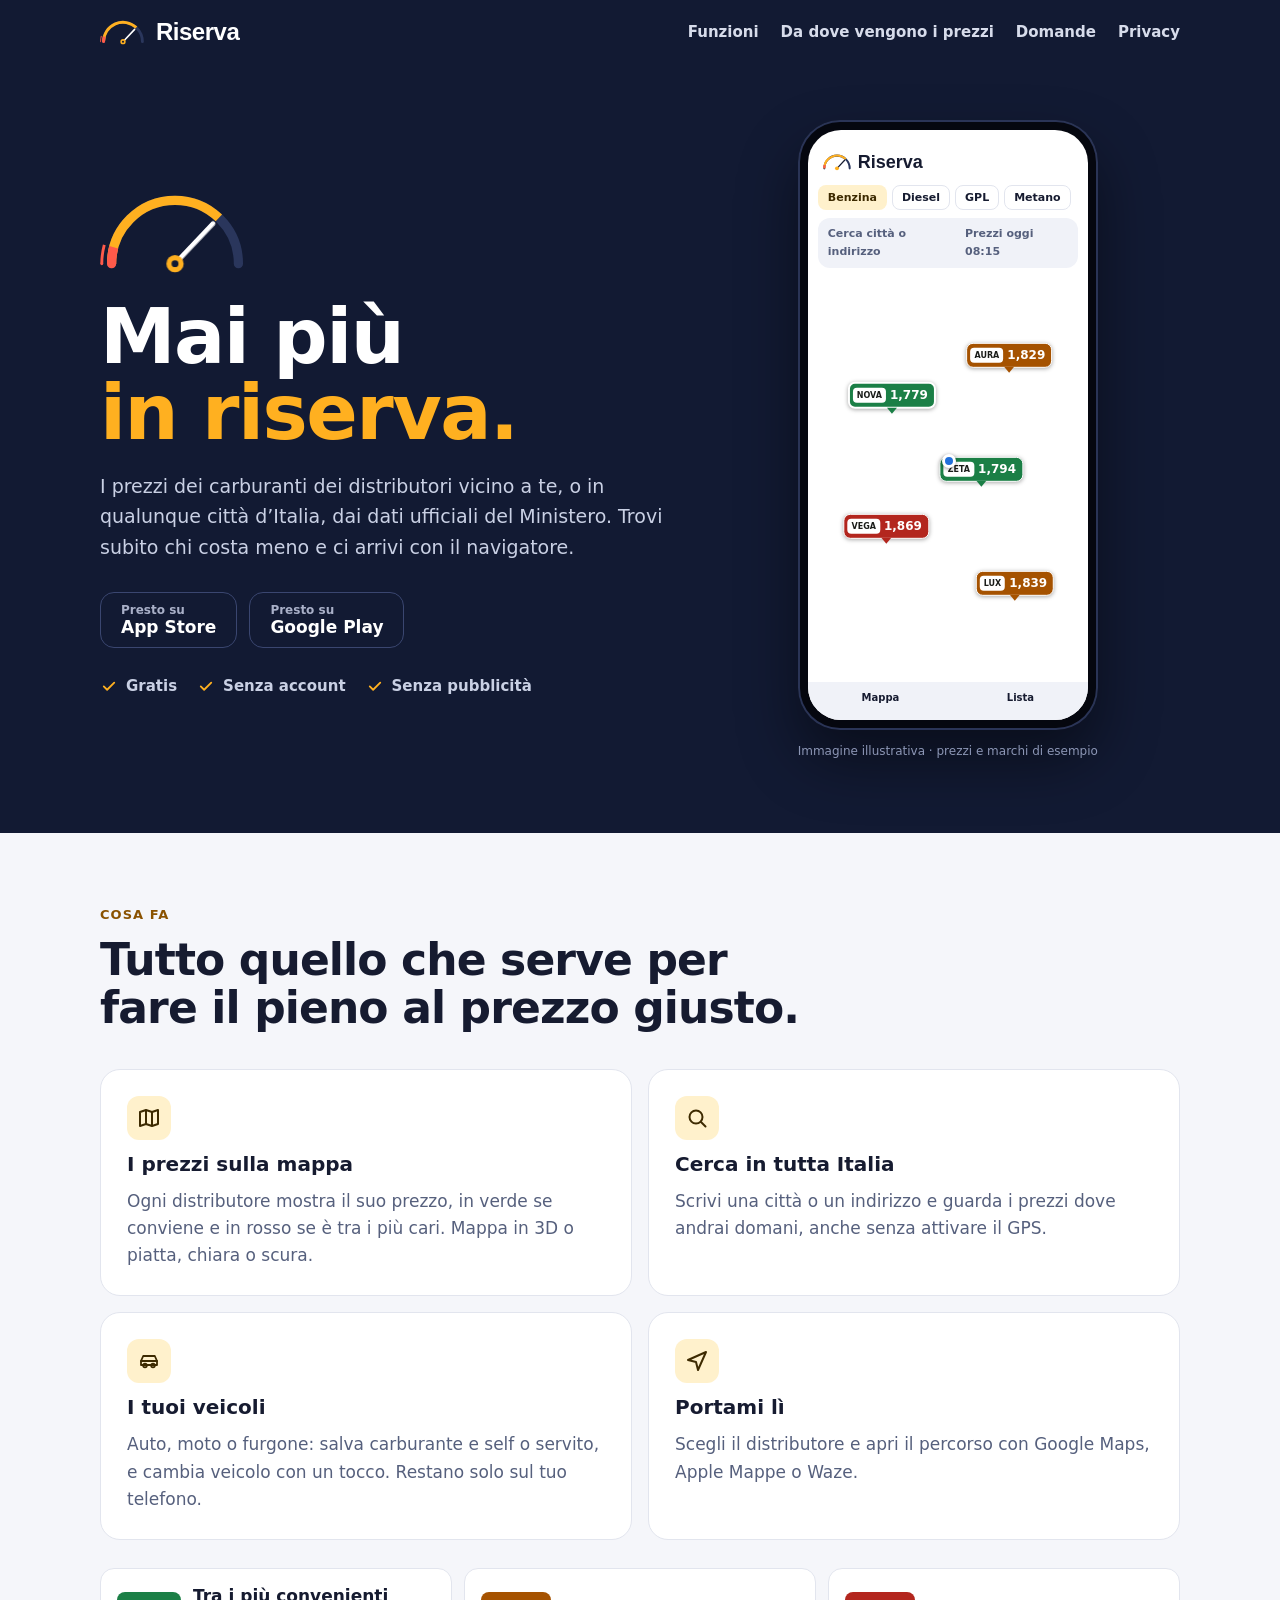
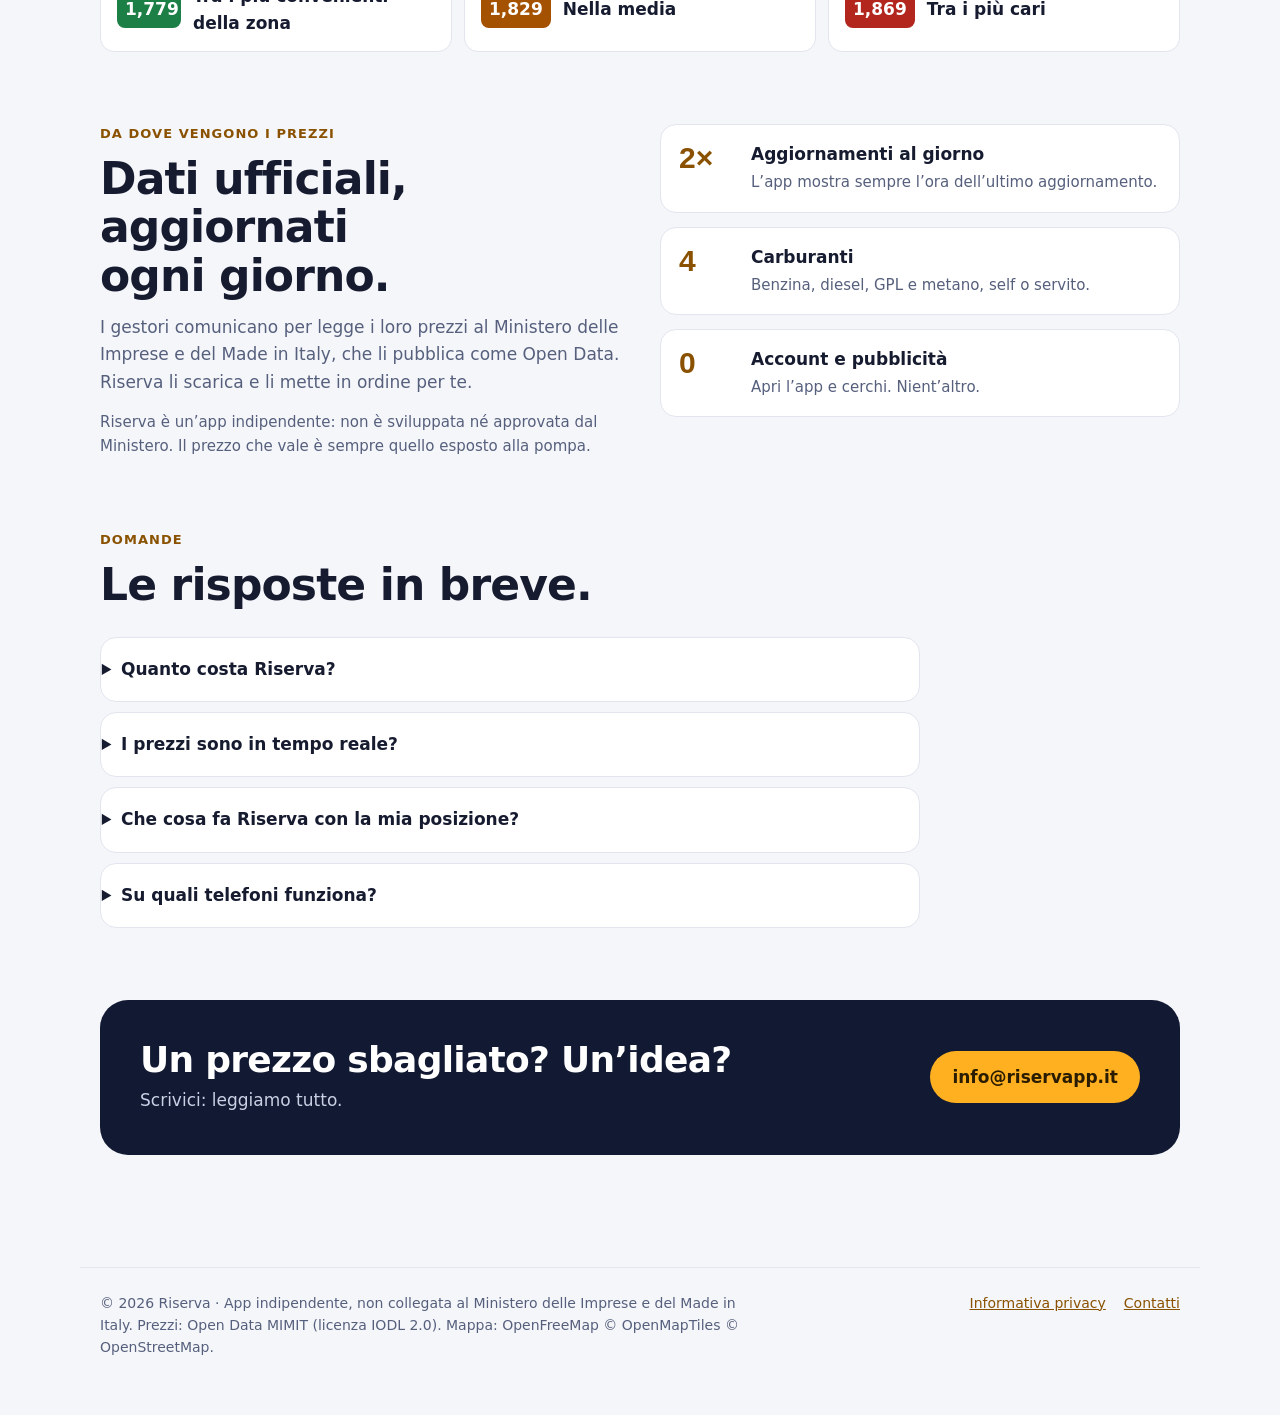
==== index.html @ e1baff22 "Add files via upload" ====
<!doctype html>
<html lang="it">
<head>
<meta charset="utf-8">
<meta name="viewport" content="width=device-width, initial-scale=1, viewport-fit=cover">
<title>Riserva · I prezzi dei carburanti vicino a te</title>
<meta name="description" content="Riserva: i prezzi di benzina, diesel, GPL e metano dei distributori vicino a te o in qualunque città d'Italia, dai dati ufficiali del Ministero. Gratis, senza account e senza pubblicità.">
<meta name="theme-color" content="#121A33">
<link rel="icon" type="image/png" href="img/favicon.png">
<link rel="apple-touch-icon" href="img/icona-180.png">
<meta property="og:title" content="Riserva · Mai più in riserva.">
<meta property="og:description" content="I prezzi dei carburanti vicino a te, dai dati ufficiali del Ministero. Gratis, senza account.">
<meta property="og:image" content="img/icona-180.png">
</head>
<body>
<style>
  @font-face { font-family: "Figtree"; src: url("font/Figtree-400.woff2") format("woff2"); font-weight: 400; font-display: swap; }
  @font-face { font-family: "Figtree"; src: url("font/Figtree-600.woff2") format("woff2"); font-weight: 600; font-display: swap; }
  @font-face { font-family: "Figtree"; src: url("font/Figtree-700.woff2") format("woff2"); font-weight: 700; font-display: swap; }
  @font-face { font-family: "Figtree"; src: url("font/Figtree-800.woff2") format("woff2"); font-weight: 800; font-display: swap; }
  @font-face { font-family: "Bricolage Grotesque"; src: url("font/BricolageGrotesque-800.woff2") format("woff2"); font-weight: 800; font-display: swap; }

  :root {
    --bg: #F5F6FA;
    --surface: #FFFFFF;
    --text: #161B30;
    --muted: #56607D;
    --line: #E2E5EE;
    --accent-text: #8A5200;
    --chip: #FFF1CC;
    --chip-text: #3D2A00;
    --navy: #121A33;
    --navy-2: #1D2B53;
    --ambra: #FFB020;
    --ambra-chiara: #FFC24D;
    --rosso: #FF5A4A;
    --verde: #1B7F46;
    --arancio: #A55200;
    --rosso-prezzo: #B3261E;
    --mappa: url("img/mappa-chiara.jpg");
    --phone-surface: #FFFFFF;
    --phone-text: #161B30;
    --phone-strip: #F0F2F8;
    color-scheme: light;
  }
  @media (prefers-color-scheme: dark) {
    :root:not([data-theme="light"]) {
      --bg: #0D1222;
      --surface: #151B30;
      --text: #EEF1F8;
      --muted: #A9B0C8;
      --line: #263050;
      --accent-text: #FFC24D;
      --chip: #3A2F14;
      --chip-text: #FFE7B0;
      --mappa: url("img/mappa-scura.jpg");
      --phone-surface: #151B30;
      --phone-text: #EEF1F8;
      --phone-strip: #18203A;
      color-scheme: dark;
    }
  }
  :root[data-theme="dark"] {
    --bg: #0D1222;
    --surface: #151B30;
    --text: #EEF1F8;
    --muted: #A9B0C8;
    --line: #263050;
    --accent-text: #FFC24D;
    --chip: #3A2F14;
    --chip-text: #FFE7B0;
    --mappa: url("img/mappa-scura.jpg");
    --phone-surface: #151B30;
    --phone-text: #EEF1F8;
    --phone-strip: #18203A;
    color-scheme: dark;
  }

  * { box-sizing: border-box; }
  body {
    margin: 0;
    background: var(--bg);
    color: var(--text);
    font: 17px/1.6 "Figtree", system-ui, -apple-system, "Segoe UI", Roboto, sans-serif;
  }
  a { color: var(--accent-text); }
  a:focus-visible, button:focus-visible, summary:focus-visible { outline: 3px solid var(--ambra); outline-offset: 3px; border-radius: 6px; }
  .contenitore { max-width: 1120px; margin: 0 auto; padding-inline: 20px; }
  h1, h2, h3 { text-wrap: balance; margin: 0; }
  .titolo { font-family: "Bricolage Grotesque", "Figtree", system-ui, sans-serif; font-weight: 800; letter-spacing: -0.02em; }

  /* ---------- Intestazione ---------- */
  .testata { position: sticky; top: env(safe-area-inset-top, 0px); z-index: 10; background: var(--navy); color: #fff; }
  .testata .contenitore { display: flex; align-items: center; gap: 16px; min-height: 64px; }
  .marchio { display: flex; align-items: center; gap: 10px; color: #fff; text-decoration: none; }
  .marchio span { font-family: "Bricolage Grotesque", "Figtree", sans-serif; font-weight: 800; font-size: 24px; letter-spacing: -0.5px; }
  .menu { margin-left: auto; display: flex; gap: 22px; flex-wrap: wrap; }
  .menu a { color: #D7DCEB; text-decoration: none; font-weight: 600; font-size: 15px; }
  .menu a:hover { color: var(--ambra-chiara); }

  /* ---------- Apertura ---------- */
  .apertura { background: var(--navy); color: #fff; padding-block: 56px 72px; overflow: hidden; }
  .apertura .contenitore { display: grid; grid-template-columns: minmax(0, 1.1fr) minmax(0, 0.9fr); gap: 48px; align-items: center; }
  .apertura h1 { font-size: clamp(44px, 7vw, 76px); line-height: 1; }
  .apertura h1 em { font-style: normal; color: var(--ambra); }
  .apertura .sotto { margin: 20px 0 0; font-size: 19px; color: #C9D0E4; max-width: 34em; }
  .store { display: flex; flex-wrap: wrap; gap: 12px; margin-top: 30px; }
  .store a, .store span {
    display: inline-flex; flex-direction: column; justify-content: center; min-height: 56px; padding: 8px 20px;
    border-radius: 14px; border: 1.5px solid #3A4670; color: #fff; text-decoration: none; line-height: 1.2;
  }
  .store small { font-size: 12px; color: #A9B0C8; font-weight: 600; }
  .store b { font-size: 17px; }
  .garanzie { display: flex; flex-wrap: wrap; gap: 8px 20px; margin: 26px 0 0; padding: 0; list-style: none; color: #C9D0E4; font-size: 15px; font-weight: 600; }
  .garanzie li { display: flex; align-items: center; gap: 8px; }
  .garanzie svg { color: var(--ambra); flex-shrink: 0; }

  /* ---------- Telefono illustrativo ---------- */
  .telefono-box { display: flex; flex-direction: column; align-items: center; gap: 12px; }
  .telefono {
    width: 300px; max-width: 100%; aspect-ratio: 300 / 610; border-radius: 42px; padding: 10px;
    background: #05070F; box-shadow: 0 30px 60px rgba(0,0,0,0.45), inset 0 0 0 2px #2A3456;
  }
  .schermo { position: relative; width: 100%; height: 100%; border-radius: 33px; overflow: hidden; background: var(--phone-surface); color: var(--phone-text); display: flex; flex-direction: column; }
  .t-barra { display: flex; align-items: center; gap: 6px; padding: 18px 14px 8px; font-family: "Bricolage Grotesque", sans-serif; font-weight: 800; font-size: 18px; }
  .t-striscia { display: flex; justify-content: space-between; gap: 8px; margin: 0 10px 8px; padding: 7px 10px; border-radius: 12px; background: var(--phone-strip); font-size: 11px; font-weight: 600; color: var(--muted); }
  .t-chips { display: flex; gap: 5px; padding: 0 10px 8px; }
  .t-chips span { padding: 3px 9px; border-radius: 8px; border: 1px solid var(--line); font-size: 11px; font-weight: 600; }
  .t-chips span.on { background: var(--chip); color: var(--chip-text); border-color: transparent; }
  .t-mappa { position: relative; flex-grow: 1; background: var(--mappa) center / cover no-repeat; }
  .pin { position: absolute; display: flex; flex-direction: column; align-items: center; transform: translate(-50%, -100%); }
  .pin b { display: flex; align-items: center; gap: 4px; padding: 2px 6px 2px 3px; border-radius: 7px; border: 1.5px solid #fff; color: #fff; font-size: 12px; font-weight: 800; box-shadow: 0 1px 4px rgba(0,0,0,0.35); font-variant-numeric: tabular-nums; }
  .pin i { font-style: normal; background: #fff; color: #1A1C19; border-radius: 4px; padding: 0 4px; font-size: 8px; font-weight: 800; line-height: 15px; }
  .pin::after { content: ""; width: 0; height: 0; border-left: 5px solid transparent; border-right: 5px solid transparent; border-top: 6px solid var(--c); margin-top: -1px; }
  .pin.migliore b { border-width: 2.5px; }
  .t-nav { display: flex; justify-content: space-around; padding: 8px 0 14px; background: var(--phone-strip); font-size: 10px; font-weight: 700; }
  .didascalia { font-size: 12px; color: #8C96B5; }

  /* ---------- Sezioni ---------- */
  section.blocco { padding-block: 72px; }
  .etichetta { font-size: 13px; font-weight: 700; letter-spacing: 0.08em; text-transform: uppercase; color: var(--accent-text); margin: 0 0 10px; }
  .blocco h2 { font-size: clamp(30px, 4.2vw, 44px); line-height: 1.1; max-width: 18em; }
  .intro { color: var(--muted); max-width: 40em; margin: 14px 0 0; }

  .funzioni { display: grid; grid-template-columns: repeat(2, minmax(0, 1fr)); gap: 16px; margin-top: 36px; }
  .funzione { background: var(--surface); border: 1px solid var(--line); border-radius: 20px; padding: 26px; display: flex; flex-direction: column; gap: 8px; }
  .funzione .ico { width: 44px; height: 44px; border-radius: 12px; display: grid; place-items: center; background: var(--chip); color: var(--chip-text); }
  .funzione h3 { font-size: 20px; }
  .funzione p { margin: 0; color: var(--muted); }

  .colori { display: grid; grid-template-columns: repeat(3, minmax(0, 1fr)); gap: 12px; margin-top: 28px; }
  .colore { display: flex; align-items: center; gap: 12px; padding: 14px 16px; border-radius: 14px; background: var(--surface); border: 1px solid var(--line); }
  .colore b { display: inline-block; min-width: 64px; text-align: center; padding: 4px 8px; border-radius: 8px; color: #fff; font-variant-numeric: tabular-nums; }
  .colore span { font-weight: 600; }

  .fonte { display: grid; grid-template-columns: minmax(0, 1fr) minmax(0, 1fr); gap: 40px; align-items: start; }
  .fatti { display: flex; flex-direction: column; gap: 14px; margin: 0; padding: 0; list-style: none; }
  .fatti li { display: flex; gap: 14px; padding: 16px 18px; border-radius: 16px; background: var(--surface); border: 1px solid var(--line); }
  .fatti strong { display: block; }
  .fatti span { color: var(--muted); font-size: 15px; }
  .fatti .num { flex-shrink: 0; font-family: "Bricolage Grotesque", sans-serif; font-weight: 800; font-size: 30px; line-height: 1.1; color: var(--accent-text); min-width: 58px; font-variant-numeric: tabular-nums; }

  .domande { margin-top: 28px; display: flex; flex-direction: column; gap: 10px; max-width: 820px; }
  details { background: var(--surface); border: 1px solid var(--line); border-radius: 16px; padding: 4px 20px; }
  summary { cursor: pointer; font-weight: 700; padding: 14px 0; list-style-position: outside; }
  details p { margin: 0 0 16px; color: var(--muted); }

  .contatti { background: var(--navy); color: #fff; border-radius: 28px; padding: 40px; display: flex; flex-wrap: wrap; align-items: center; justify-content: space-between; gap: 20px; }
  .contatti h2 { font-size: clamp(26px, 3.4vw, 36px); }
  .contatti p { margin: 8px 0 0; color: #C9D0E4; }
  .email { display: inline-flex; align-items: center; gap: 10px; min-height: 52px; padding: 0 22px; border-radius: 26px; background: var(--ambra); color: #2A1C00; font-weight: 800; text-decoration: none; font-size: 17px; user-select: all; }

  .piede { padding-block: 40px 56px; color: var(--muted); font-size: 14px; }
  .piede .righe { display: flex; flex-wrap: wrap; justify-content: space-between; gap: 16px; border-top: 1px solid var(--line); padding-top: 24px; }
  .piede nav { display: flex; gap: 18px; flex-wrap: wrap; }
  .piede p { margin: 0; max-width: 46em; }

  /* ---------- Lancetta animata ---------- */
  .lancetta { transform-box: view-box; transform-origin: 130px 140px; animation: sale 1.8s 0.3s cubic-bezier(.45,0,.2,1) both; }
  @keyframes sale { from { transform: rotate(-82deg); } to { transform: rotate(43.4deg); } }
  .arco { stroke-dasharray: 346; animation: riempi 1.8s 0.3s cubic-bezier(.45,0,.2,1) both; }
  @keyframes riempi { from { stroke-dashoffset: 330.6; } to { stroke-dashoffset: 89.6; } }
  @media (prefers-reduced-motion: reduce) { .lancetta, .arco { animation: none; } }

  @media (max-width: 860px) {
    .apertura .contenitore, .fonte { grid-template-columns: minmax(0, 1fr); }
    .apertura { padding-block: 40px 56px; }
    .funzioni { grid-template-columns: minmax(0, 1fr); }
    .colori { grid-template-columns: minmax(0, 1fr); }
    .menu { display: none; }
    .contatti { padding: 28px 22px; }
    section.blocco { padding-block: 56px; }
  }
  @media (max-width: 420px) {
    .contenitore { padding-inline: 16px; }
  }
</style>

<!--
  ============================================================================
  PER MODIFICARE I LINK: cerca "LINK-" in questo file.
    LINK-APPSTORE    → quando l'app sarà su App Store, incolla qui il suo indirizzo
    LINK-GOOGLEPLAY  → quando l'app sarà su Google Play, incolla qui il suo indirizzo
    LINK-EMAIL       → l'indirizzo email di assistenza (compare 2 volte)
  ============================================================================
-->

<header class="testata">
  <div class="contenitore">
    <a class="marchio" href="#inizio" aria-label="Riserva, torna all'inizio">
      <svg width="46" height="30" viewBox="0 0 260 170" aria-hidden="true">
        <path d="M20 140 A110 110 0 0 1 240 140" fill="none" stroke="#2A365C" stroke-width="16" stroke-linecap="round"/>
        <path d="M20 140 A110 110 0 0 1 205.5 60" fill="none" stroke="#FFB020" stroke-width="16"/>
        <path d="M20 140 A110 110 0 0 1 23.75 111.53" fill="none" stroke="#FF5A4A" stroke-width="16"/><circle cx="20" cy="140" r="8" fill="#FF5A4A"/>
        <path d="M3 140 A127 127 0 0 1 7.33 107.13" fill="none" stroke="#FF5A4A" stroke-width="5"/><circle cx="3" cy="140" r="2.5" fill="#FF5A4A"/>
        <line x1="130" y1="140" x2="195.9" y2="70.2" stroke="#FFFFFF" stroke-width="9" stroke-linecap="round"/>
        <circle cx="130" cy="140" r="15" fill="#FFB020"/><circle cx="130" cy="140" r="6" fill="#121A33"/>
      </svg>
      <span>Riserva</span>
    </a>
    <nav class="menu" aria-label="Sezioni del sito">
      <a href="#funzioni">Funzioni</a>
      <a href="#dati">Da dove vengono i prezzi</a>
      <a href="#domande">Domande</a>
      <a href="privacy.html">Privacy</a>
    </nav>
  </div>
</header>

<main id="inizio">
  <section class="apertura">
    <div class="contenitore">
      <div>
        <svg width="150" height="98" viewBox="0 0 260 170" aria-hidden="true" style="display:block;margin-bottom:18px">
          <path d="M20 140 A110 110 0 0 1 240 140" fill="none" stroke="#2A365C" stroke-width="16" stroke-linecap="round"/>
          <path class="arco" d="M20 140 A110 110 0 0 1 240 140" fill="none" stroke="#FFB020" stroke-width="16"/>
          <path d="M20 140 A110 110 0 0 1 23.75 111.53" fill="none" stroke="#FF5A4A" stroke-width="16"/><circle cx="20" cy="140" r="8" fill="#FF5A4A"/>
          <path d="M3 140 A127 127 0 0 1 7.33 107.13" fill="none" stroke="#FF5A4A" stroke-width="5"/><circle cx="3" cy="140" r="2.5" fill="#FF5A4A"/>
          <g class="lancetta"><line x1="130" y1="140" x2="130" y2="44" stroke="#FFFFFF" stroke-width="8" stroke-linecap="round"/></g>
          <circle cx="130" cy="140" r="15" fill="#FFB020"/><circle cx="130" cy="140" r="6" fill="#121A33"/>
        </svg>
        <h1 class="titolo">Mai più <em>in riserva.</em></h1>
        <p class="sotto">I prezzi dei carburanti dei distributori vicino a te, o in qualunque città d’Italia, dai dati ufficiali del Ministero. Trovi subito chi costa meno e ci arrivi con il navigatore.</p>
        <div class="store">
          <!-- LINK-APPSTORE: quando l'app è pubblicata, sostituisci questo <span> con
               <a href="INDIRIZZO-APP-STORE"><small>Scarica su</small><b>App Store</b></a> -->
          <span><small>Presto su</small><b>App Store</b></span>
          <!-- LINK-GOOGLEPLAY: quando l'app è pubblicata, sostituisci questo <span> con
               <a href="INDIRIZZO-GOOGLE-PLAY"><small>Disponibile su</small><b>Google Play</b></a> -->
          <span><small>Presto su</small><b>Google Play</b></span>
        </div>
        <ul class="garanzie">
          <li><svg width="18" height="18" viewBox="0 0 24 24" fill="none" stroke="currentColor" stroke-width="2.4" stroke-linecap="round" stroke-linejoin="round" aria-hidden="true"><path d="M5 12.5l4.5 4.5L19 7.5"/></svg>Gratis</li>
          <li><svg width="18" height="18" viewBox="0 0 24 24" fill="none" stroke="currentColor" stroke-width="2.4" stroke-linecap="round" stroke-linejoin="round" aria-hidden="true"><path d="M5 12.5l4.5 4.5L19 7.5"/></svg>Senza account</li>
          <li><svg width="18" height="18" viewBox="0 0 24 24" fill="none" stroke="currentColor" stroke-width="2.4" stroke-linecap="round" stroke-linejoin="round" aria-hidden="true"><path d="M5 12.5l4.5 4.5L19 7.5"/></svg>Senza pubblicità</li>
        </ul>
      </div>

      <div class="telefono-box">
        <div class="telefono" role="img" aria-label="L'app Riserva: una mappa con i prezzi della benzina sui distributori vicini, colorati dal più economico al più caro">
          <div class="schermo" aria-hidden="true">
            <div class="t-barra">
              <svg width="30" height="20" viewBox="0 0 260 170"><path d="M20 140 A110 110 0 0 1 240 140" fill="none" stroke="#2A365C" stroke-width="18" stroke-linecap="round"/><path d="M20 140 A110 110 0 0 1 205.5 60" fill="none" stroke="#FFB020" stroke-width="18"/><path d="M20 140 A110 110 0 0 1 23.75 111.53" fill="none" stroke="#FF5A4A" stroke-width="18"/><line x1="130" y1="140" x2="195.9" y2="70.2" stroke="currentColor" stroke-width="11" stroke-linecap="round"/><circle cx="130" cy="140" r="17" fill="#FFB020"/></svg>
              Riserva
            </div>
            <div class="t-chips"><span class="on">Benzina</span><span>Diesel</span><span>GPL</span><span>Metano</span></div>
            <div class="t-striscia"><span>Cerca città o indirizzo</span><span>Prezzi oggi 08:15</span></div>
            <div class="t-mappa">
              <div class="pin migliore" style="left:30%;top:34%;--c:#1B7F46"><b style="background:#1B7F46"><i>NOVA</i>1,779</b></div>
              <div class="pin" style="left:72%;top:24%;--c:#A55200"><b style="background:#A55200"><i>AURA</i>1,829</b></div>
              <div class="pin" style="left:62%;top:52%;--c:#1B7F46"><b style="background:#1B7F46"><i>ZETA</i>1,794</b></div>
              <div class="pin" style="left:28%;top:66%;--c:#B3261E"><b style="background:#B3261E"><i>VEGA</i>1,869</b></div>
              <div class="pin" style="left:74%;top:80%;--c:#A55200"><b style="background:#A55200"><i>LUX</i>1,839</b></div>
              <div style="position:absolute;left:48%;top:44%;width:14px;height:14px;border-radius:7px;background:#216FDB;border:3px solid #fff;box-shadow:0 1px 4px rgba(0,0,0,.4)"></div>
            </div>
            <div class="t-nav"><span>Mappa</span><span>Lista</span></div>
          </div>
        </div>
        <div class="didascalia">Immagine illustrativa · prezzi e marchi di esempio</div>
      </div>
    </div>
  </section>

  <section class="blocco" id="funzioni">
    <div class="contenitore">
      <p class="etichetta">Cosa fa</p>
      <h2 class="titolo">Tutto quello che serve per fare il pieno al prezzo giusto.</h2>
      <div class="funzioni">
        <div class="funzione">
          <div class="ico"><svg width="24" height="24" viewBox="0 0 24 24" fill="none" stroke="currentColor" stroke-width="2" stroke-linejoin="round" aria-hidden="true"><path d="M9 4L3 6v14l6-2 6 2 6-2V4l-6 2-6-2z"/><path d="M9 4v14M15 6v14"/></svg></div>
          <h3>I prezzi sulla mappa</h3>
          <p>Ogni distributore mostra il suo prezzo, in verde se conviene e in rosso se è tra i più cari. Mappa in 3D o piatta, chiara o scura.</p>
        </div>
        <div class="funzione">
          <div class="ico"><svg width="24" height="24" viewBox="0 0 24 24" fill="none" stroke="currentColor" stroke-width="2" stroke-linecap="round" aria-hidden="true"><circle cx="11" cy="11" r="6.5"/><path d="M16 16l4.5 4.5"/></svg></div>
          <h3>Cerca in tutta Italia</h3>
          <p>Scrivi una città o un indirizzo e guarda i prezzi dove andrai domani, anche senza attivare il GPS.</p>
        </div>
        <div class="funzione">
          <div class="ico"><svg width="24" height="24" viewBox="0 0 24 24" fill="none" stroke="currentColor" stroke-width="1.8" stroke-linecap="round" stroke-linejoin="round" aria-hidden="true"><path d="M4 16v-4l2.2-5h11.6L20 12v4z"/><path d="M4 12h16"/><circle cx="8" cy="16.5" r="1.8"/><circle cx="16" cy="16.5" r="1.8"/></svg></div>
          <h3>I tuoi veicoli</h3>
          <p>Auto, moto o furgone: salva carburante e self o servito, e cambia veicolo con un tocco. Restano solo sul tuo telefono.</p>
        </div>
        <div class="funzione">
          <div class="ico"><svg width="24" height="24" viewBox="0 0 24 24" fill="none" stroke="currentColor" stroke-width="2" stroke-linejoin="round" aria-hidden="true"><path d="M3 11l18-8-8 18-2-8-8-2z"/></svg></div>
          <h3>Portami lì</h3>
          <p>Scegli il distributore e apri il percorso con Google Maps, Apple Mappe o Waze.</p>
        </div>
      </div>

      <div class="colori" aria-label="Come leggere i colori dei prezzi">
        <div class="colore"><b style="background:#1B7F46">1,779</b><span>Tra i più convenienti della zona</span></div>
        <div class="colore"><b style="background:#A55200">1,829</b><span>Nella media</span></div>
        <div class="colore"><b style="background:#B3261E">1,869</b><span>Tra i più cari</span></div>
      </div>
    </div>
  </section>

  <section class="blocco" id="dati" style="padding-top: 0;">
    <div class="contenitore fonte">
      <div>
        <p class="etichetta">Da dove vengono i prezzi</p>
        <h2 class="titolo">Dati ufficiali, aggiornati ogni giorno.</h2>
        <p class="intro">I gestori comunicano per legge i loro prezzi al Ministero delle Imprese e del Made in Italy, che li pubblica come Open Data. Riserva li scarica e li mette in ordine per te.</p>
        <p class="intro" style="font-size:15px">Riserva è un’app indipendente: non è sviluppata né approvata dal Ministero. Il prezzo che vale è sempre quello esposto alla pompa.</p>
      </div>
      <ul class="fatti">
        <li><span class="num">2×</span><div><strong>Aggiornamenti al giorno</strong><span>L’app mostra sempre l’ora dell’ultimo aggiornamento.</span></div></li>
        <li><span class="num">4</span><div><strong>Carburanti</strong><span>Benzina, diesel, GPL e metano, self o servito.</span></div></li>
        <li><span class="num">0</span><div><strong>Account e pubblicità</strong><span>Apri l’app e cerchi. Nient’altro.</span></div></li>
      </ul>
    </div>
  </section>

  <section class="blocco" id="domande" style="padding-top: 0;">
    <div class="contenitore">
      <p class="etichetta">Domande</p>
      <h2 class="titolo">Le risposte in breve.</h2>
      <div class="domande">
        <details>
          <summary>Quanto costa Riserva?</summary>
          <p>È gratuita e non serve registrarsi.</p>
        </details>
        <details>
          <summary>I prezzi sono in tempo reale?</summary>
          <p>No: vengono dai dati che il Ministero pubblica una volta al giorno. Accanto a ogni distributore vedi quando il gestore ha comunicato il prezzo.</p>
        </details>
        <details>
          <summary>Che cosa fa Riserva con la mia posizione?</summary>
          <p>La usa solo per cercare i distributori vicini, nel momento della ricerca, e non la conserva. Puoi anche negare il permesso e cercare una città. Tutti i dettagli sono nell’<a href="privacy.html">informativa privacy</a>.</p>
        </details>
        <details>
          <summary>Su quali telefoni funziona?</summary>
          <p>Su iPhone e sui telefoni Android.</p>
        </details>
      </div>
    </div>
  </section>

  <section class="blocco" style="padding-top: 0;">
    <div class="contenitore">
      <div class="contatti">
        <div>
          <h2 class="titolo">Un prezzo sbagliato? Un’idea?</h2>
          <p>Scrivici: leggiamo tutto.</p>
        </div>
        <!-- LINK-EMAIL: cambia l'indirizzo qui sotto (in href e nel testo) -->
        <a class="email" href="mailto:info@riservapp.it">info@riservapp.it</a>
      </div>
    </div>
  </section>
</main>

<footer class="piede">
  <div class="contenitore righe">
    <p>© 2026 Riserva · App indipendente, non collegata al Ministero delle Imprese e del Made in Italy. Prezzi: Open Data MIMIT (licenza IODL 2.0). Mappa: OpenFreeMap © OpenMapTiles © OpenStreetMap.</p>
    <nav aria-label="Link legali">
      <a href="privacy.html">Informativa privacy</a>
      <!-- LINK-EMAIL -->
      <a href="mailto:info@riservapp.it">Contatti</a>
    </nav>
  </div>
</footer>

</body>
</html>
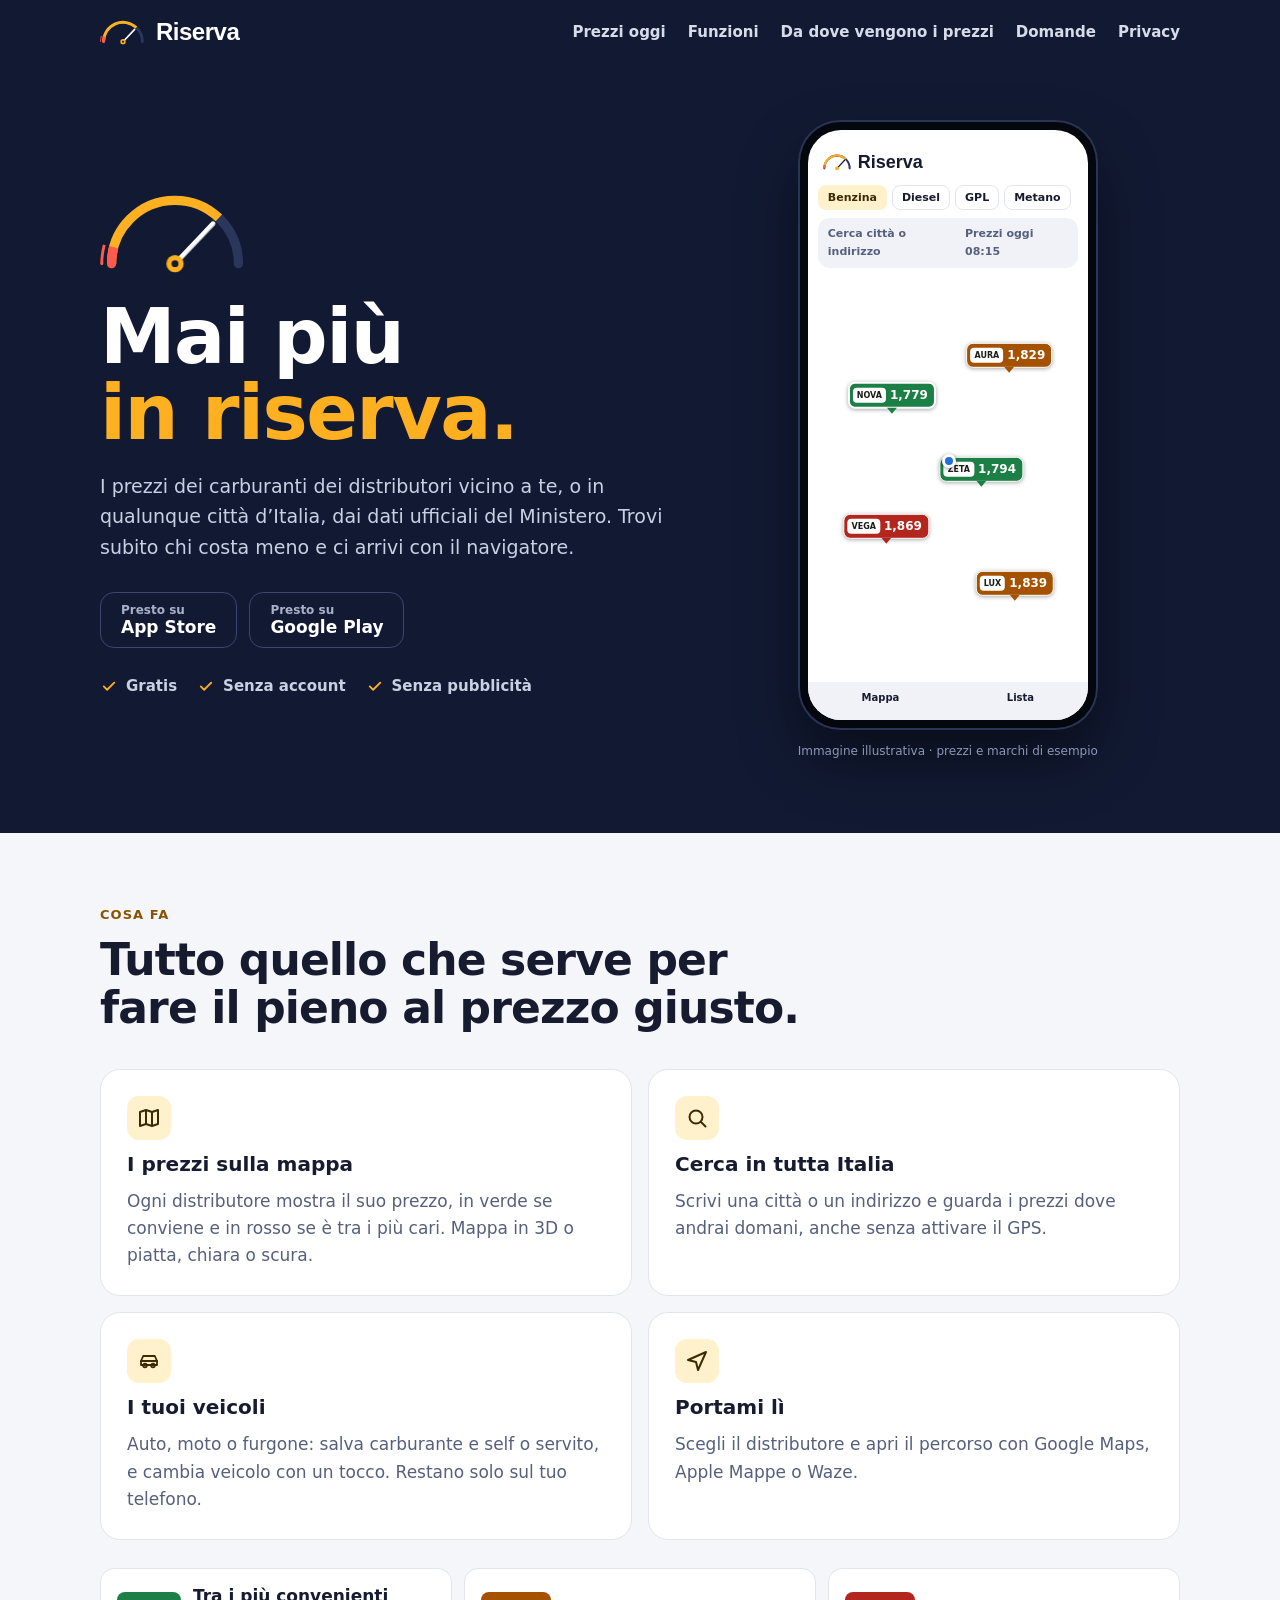
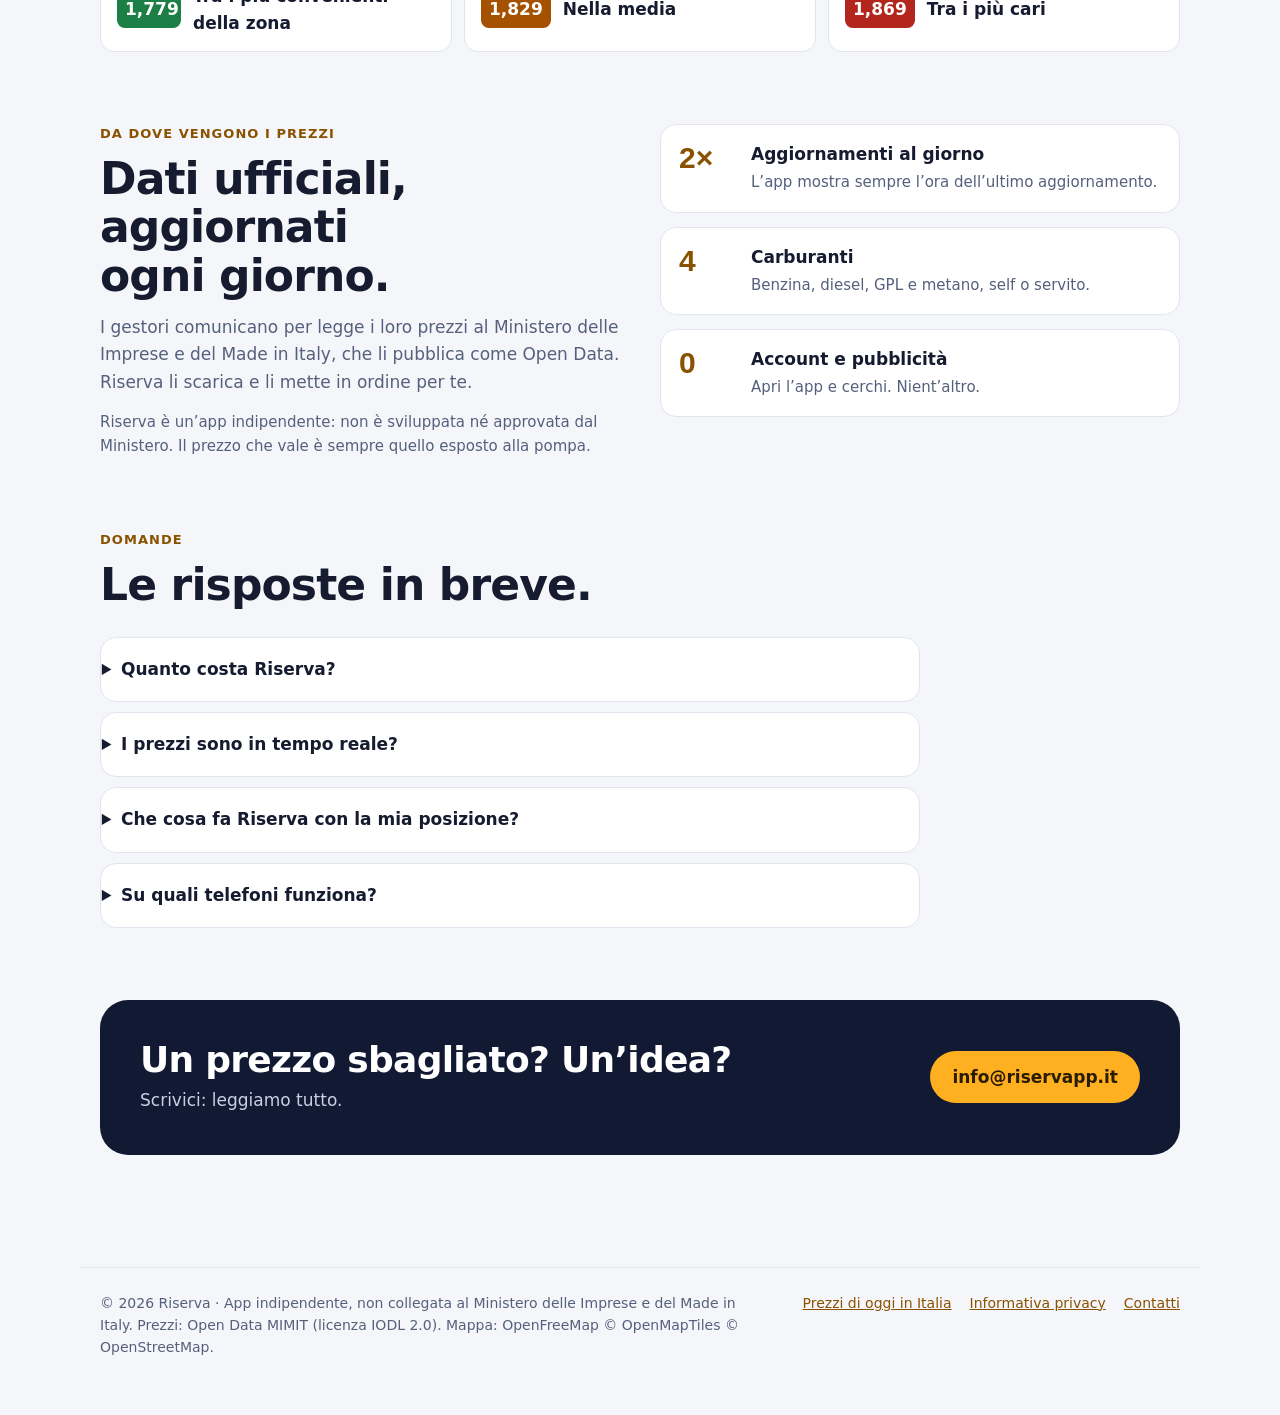
==== commit 23421934: "sito" ====
--- a/index.html
+++ b/index.html
@@ -219,6 +219,7 @@
       <span>Riserva</span>
     </a>
     <nav class="menu" aria-label="Sezioni del sito">
+      <a href="/prezzi/">Prezzi oggi</a>
       <a href="#funzioni">Funzioni</a>
       <a href="#dati">Da dove vengono i prezzi</a>
       <a href="#domande">Domande</a>
@@ -375,6 +376,7 @@
   <div class="contenitore righe">
     <p>© 2026 Riserva · App indipendente, non collegata al Ministero delle Imprese e del Made in Italy. Prezzi: Open Data MIMIT (licenza IODL 2.0). Mappa: OpenFreeMap © OpenMapTiles © OpenStreetMap.</p>
     <nav aria-label="Link legali">
+      <a href="/prezzi/">Prezzi di oggi in Italia</a>
       <a href="privacy.html">Informativa privacy</a>
       <!-- LINK-EMAIL -->
       <a href="mailto:info@riservapp.it">Contatti</a>
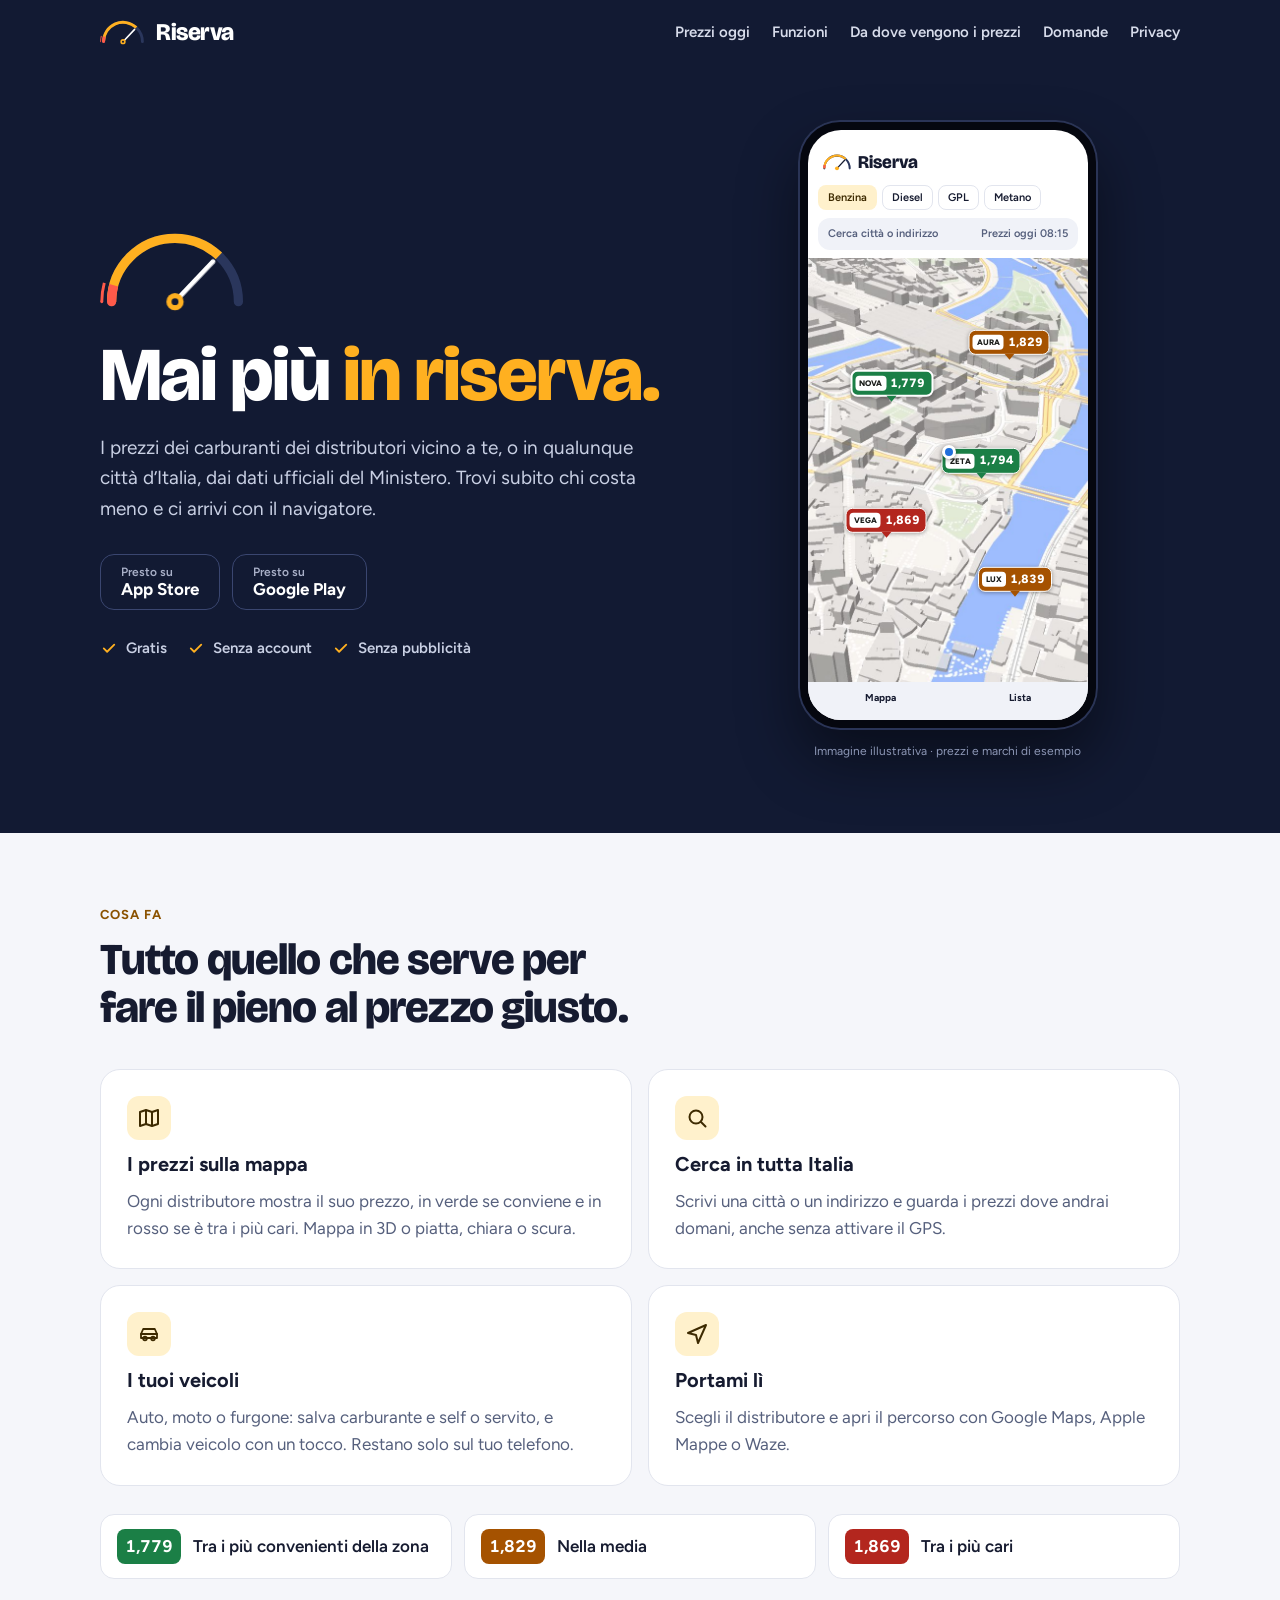
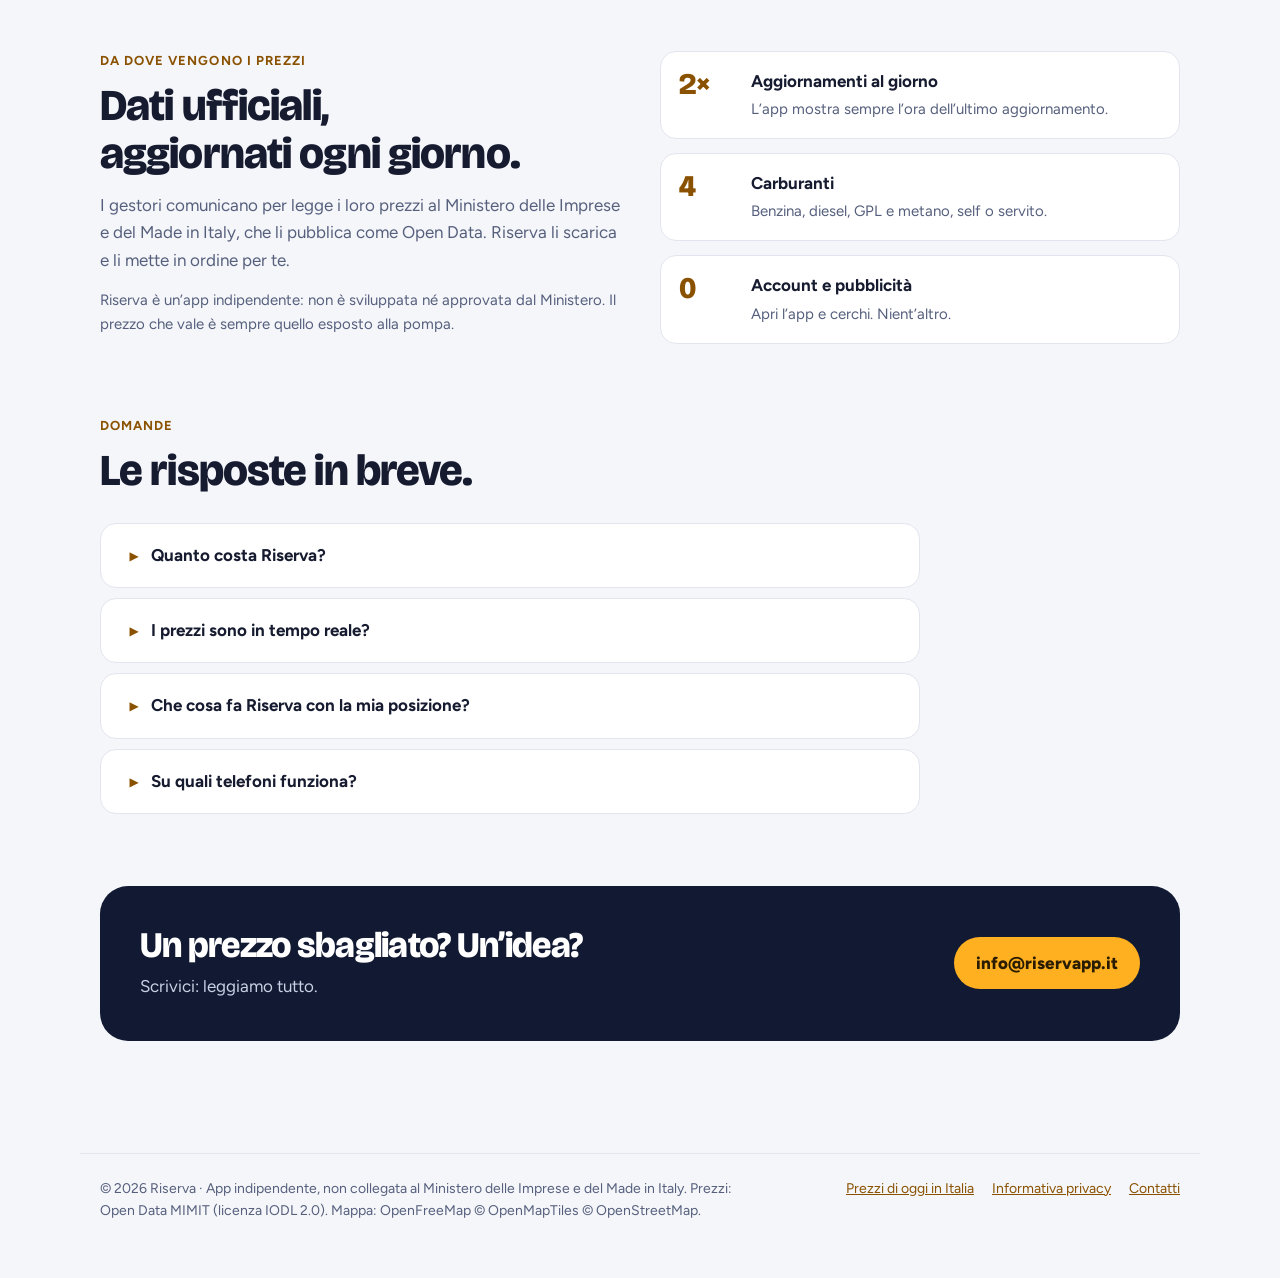
==== commit 9be992d7: "medie prezzi" ====
--- a/index.html
+++ b/index.html
@@ -162,8 +162,11 @@
 
   .domande { margin-top: 28px; display: flex; flex-direction: column; gap: 10px; max-width: 820px; }
   details { background: var(--surface); border: 1px solid var(--line); border-radius: 16px; padding: 4px 20px; }
-  summary { cursor: pointer; font-weight: 700; padding: 14px 0; list-style-position: outside; }
-  details p { margin: 0 0 16px; color: var(--muted); }
+  summary { cursor: pointer; font-weight: 700; padding: 14px 0 14px 30px; list-style: none; position: relative; }
+  summary::-webkit-details-marker { display: none; }
+  summary::before { content: "▶"; position: absolute; left: 6px; top: 21px; width: 14px; height: 14px; font-size: 12px; line-height: 14px; text-align: center; transform-origin: 50% 50%; color: var(--accent-text); transition: transform .2s; }
+  details[open] > summary::before { transform: rotate(90deg); }
+  details p { margin: 0 0 16px 30px; color: var(--muted); }
 
   .contatti { background: var(--navy); color: #fff; border-radius: 28px; padding: 40px; display: flex; flex-wrap: wrap; align-items: center; justify-content: space-between; gap: 20px; }
   .contatti h2 { font-size: clamp(26px, 3.4vw, 36px); }
